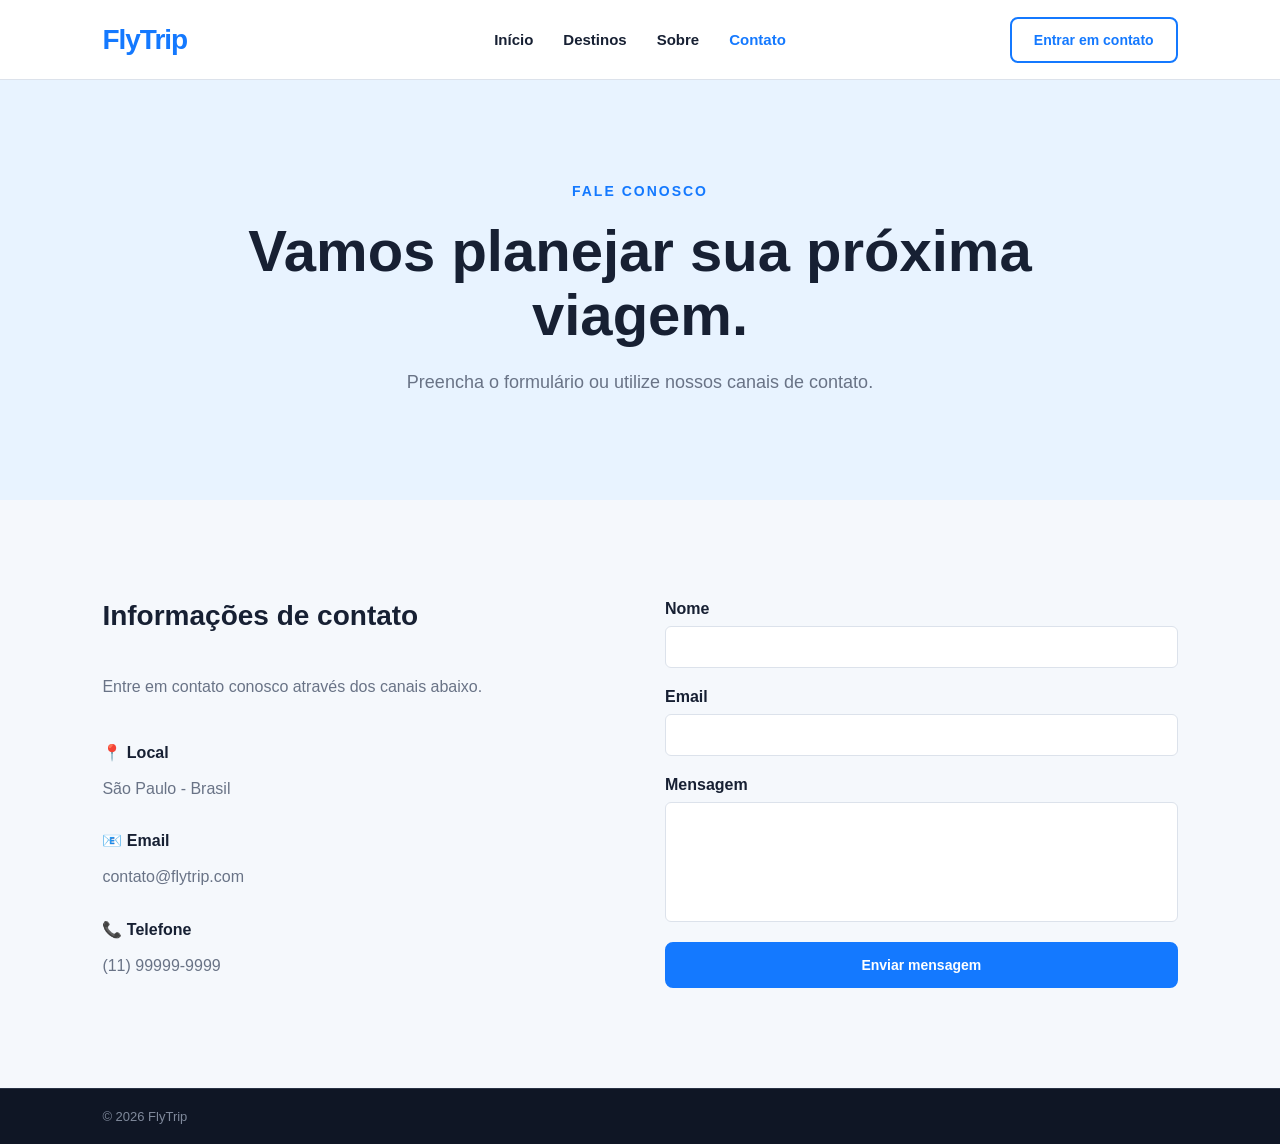
==== contato.html @ 91efb142 "Add files via upload" ====
<!DOCTYPE html>
<html lang="pt-BR">

<head>

    <meta charset="UTF-8">

    <meta name="viewport" content="width=device-width, initial-scale=1.0">

    <title>FlyTrip | Contato</title>

    <link rel="stylesheet" href="style.css">

</head>


<body>

    <!-- HEADER -->
    <header class="cabecalho">

        <div class="cabecalho-logo">
            <a class="logo-link" href="index.html">FlyTrip</a>
        </div>

        <nav class="navegacao">

            <div class="navegacao-item">
                <a class="navegacao-link" href="index.html">Início</a>
            </div>

            <div class="navegacao-item">
                <a class="navegacao-link" href="destinos.html">Destinos</a>
            </div>

            <div class="navegacao-item">
                <a class="navegacao-link" href="sobre.html">Sobre</a>
            </div>

            <div class="navegacao-item">
                <a class="navegacao-link navegacao-link-ativo" href="contato.html">Contato</a>
            </div>

        </nav>

        <div class="cabecalho-acoes">
            <a class="botao botao-secundario" href="contato.html">
                Entrar em contato
            </a>
        </div>

    </header>


    <!-- MAIN -->
    <main class="conteudo-principal">


        <!-- INTRODUÇÃO -->
        <section class="pagina-introducao">

            <div class="pagina-introducao-conteudo">

                <p class="pagina-subtitulo">FALE CONOSCO</p>

                <h1 class="pagina-titulo">
                    Vamos planejar sua próxima viagem.
                </h1>

                <p class="pagina-descricao">
                    Preencha o formulário ou utilize nossos
                    canais de contato.
                </p>

            </div>

        </section>


        <!-- CONTEÚDO -->
        <section class="contato">

            <div class="contato-container">


                <!-- INFORMAÇÕES -->
                <div class="contato-info">

                    <h2 class="contato-info-titulo">
                        Informações de contato
                    </h2>

                    <p class="contato-info-texto">
                        Entre em contato conosco através dos
                        canais abaixo.
                    </p>

                    <div class="contato-item">
                        <p class="contato-item-titulo">📍 Local</p>
                        <p class="contato-item-texto">São Paulo - Brasil</p>
                    </div>

                    <div class="contato-item">
                        <p class="contato-item-titulo">📧 Email</p>
                        <p class="contato-item-texto">contato@flytrip.com</p>
                    </div>

                    <div class="contato-item">
                        <p class="contato-item-titulo">📞 Telefone</p>
                        <p class="contato-item-texto">(11) 99999-9999</p>
                    </div>

                </div>


                <!-- FORMULÁRIO -->
                <div class="contato-formulario">

                    <form class="formulario" id="formulario-contato">


                        <div class="form-grupo">

                            <label class="form-label">Nome</label>

                            <input
                                type="text"
                                class="form-input"
                                id="nome"
                                required
                            >

                        </div>


                        <div class="form-grupo">

                            <label class="form-label">Email</label>

                            <input
                                type="email"
                                class="form-input"
                                id="email"
                                required
                            >

                        </div>


                        <div class="form-grupo">

                            <label class="form-label">Mensagem</label>

                            <textarea
                                class="form-textarea"
                                id="mensagem"
                                required
                            ></textarea>

                        </div>


                        <div class="form-grupo">

                            <button
                                type="submit"
                                class="botao botao-principal"
                            >
                                Enviar mensagem
                            </button>

                        </div>


                        <!-- Mensagem JS -->
                        <p class="form-sucesso" id="mensagem-sucesso">
                            Mensagem enviada com sucesso!
                        </p>

                    </form>

                </div>

            </div>

        </section>

    </main>


    <!-- FOOTER -->
    <footer class="rodape">
        <div class="rodape-final">
            <p class="rodape-copyright">
                © 2026 FlyTrip
            </p>
        </div>
    </footer>

    <script src="script.js"></script>

</body>

</html>
---- style.css ----
/* ========================================
   CONFIGURAÇÕES GERAIS
======================================== */
* {
    margin: 0;
    padding: 0;
    box-sizing: border-box;
}
html {
    scroll-behavior: smooth;
}
body {
    font-family: Arial, Helvetica, sans-serif;
    background-color: #f5f8fc;
    color: #172033;
}
a {
    text-decoration: none;
}
img {
    max-width: 100%;
    display: block;
}
/* ========================================
   VARIÁVEIS
======================================== */
:root {
    --azul-principal: #1479ff;
    --azul-escuro: #075ac7;
    --azul-fundo: #e8f3ff;
    --fundo: #f5f8fc;
    --branco: #ffffff;
    --texto: #172033;
    --texto-secundario: #697386;
    --borda: #dce2eb;
    --sombra: 0 15px 40px rgba(0, 0, 0, 0.08);
}
/* ========================================
   PÁGINA SOBRE
======================================== */

/* ========================================
   APRESENTAÇÃO
======================================== */
.sobre-apresentacao {
    display: grid;
    grid-template-columns: 1fr 1fr;
    gap: 70px;
    align-items: center;
    padding: 100px 8%;
}
.sobre-texto {
    display: grid;
    grid-template-columns: 1fr;
    gap: 20px;
}
.sobre-descricao {
    margin: 0;
    color: var(--texto-secundario);
    font-size: 17px;
    line-height: 1.8;
}
.sobre-imagem {
    display: grid;
    min-height: 450px;
}
.sobre-imagem .imagem-placeholder {
    display: grid;
    align-content: center;
    justify-items: center;
    min-height: 450px;
    border-radius: 25px;
    background-color: var(--azul-fundo);
    border: 1px solid var(--borda);
}
.sobre-imagem .imagem-placeholder-texto {
    font-size: 32px;
    font-weight: 700;
    color: var(--azul-principal);
}
.sobre-imagem .imagem-placeholder-legenda {
    color: var(--texto-secundario);
}
/* ========================================
   VALORES
======================================== */
.valores {
    display: grid;
    grid-template-columns: 1fr;
    gap: 50px;
    padding: 100px 8%;
    background-color: var(--fundo);
}
.valores-grade {
    display: grid;
    grid-template-columns: repeat(3, 1fr);
    gap: 25px;
}
.valor-card {
    display: grid;
    grid-template-columns: auto 1fr;
    gap: 20px;
    padding: 35px;
    background-color: var(--branco);
    border: 1px solid var(--borda);
    border-radius: 20px;
    box-shadow: var(--sombra);
    transition: transform 0.3s ease, box-shadow 0.3s ease;
}
.valor-card:hover {
    transform: translateY(-8px);
}
.valor-numero {
    color: var(--azul-principal);
    font-size: 20px;
    font-weight: 800;
}
.valor-conteudo {
    display: grid;
    grid-template-columns: 1fr;
    gap: 12px;
}
.valor-titulo {
    margin: 0;
    color: var(--texto);
    font-size: 22px;
}
.valor-descricao {
    margin: 0;
    color: var(--texto-secundario);
    line-height: 1.6;
}
/* ========================================
   RESPONSIVIDADE DA PÁGINA SOBRE
======================================== */
@media (max-width: 1000px) {
    .sobre-apresentacao {
        grid-template-columns: 1fr;
        gap: 50px;
    }
    .sobre-imagem {
        order: -1;
    }
    .valores-grade {
        grid-template-columns: 1fr;
    }
}
@media (max-width: 650px) {
    .sobre-apresentacao {
        padding: 70px 6%;
    }
    .valores {
        padding: 70px 6%;
    }
    .valor-card {
        grid-template-columns: 1fr;
        gap: 15px;
        padding: 25px;
    }
    .sobre-imagem,
    .sobre-imagem .imagem-placeholder {
        min-height: 320px;
    }
}
/* ========================================
   CABEÇALHO
======================================== */
.cabecalho {
    width: 100%;
    min-height: 80px;
    padding: 0 8%;
    display: grid;
    grid-template-columns: 1fr auto 1fr;
    align-items: center;
    gap: 30px;
    background-color: var(--branco);
    border-bottom: 1px solid var(--borda);
}
.cabecalho-logo {
    justify-self: start;
}
.logo-link {
    color: var(--azul-principal);
    font-size: 28px;
    font-weight: 800;
    letter-spacing: -1px;
}
.navegacao {
    display: grid;
    grid-template-columns: repeat(4, auto);
    gap: 30px;
    align-items: center;
}
.navegacao-item {
    display: grid;
    place-items: center;
}
.navegacao-link {
    color: var(--texto);
    font-size: 15px;
    font-weight: 600;
    transition: 0.3s;
}
.navegacao-link:hover {
    color: var(--azul-principal);
}
.navegacao-link-ativo {
    color: var(--azul-principal);
}
.cabecalho-acoes {
    justify-self: end;
}
/* ========================================
   BOTÕES
======================================== */
.botao {
    display: inline-flex;
    align-items: center;
    justify-content: center;
    min-height: 46px;
    padding: 0 22px;
    border-radius: 8px;
    font-size: 14px;
    font-weight: 700;
    cursor: pointer;
    transition: transform 0.3s, background-color 0.3s, color 0.3s, border-color 0.3s;
}
.botao-principal {
    background-color: var(--azul-principal);
    color: var(--branco);
    border: 2px solid var(--azul-principal);
}
.botao-principal:hover {
    background-color: var(--azul-escuro);
    border-color: var(--azul-escuro);
    transform: translateY(-2px);
}
.botao-secundario {
    background-color: transparent;
    color: var(--azul-principal);
    border: 2px solid var(--azul-principal);
}
.botao-secundario:hover {
    background-color: var(--azul-principal);
    color: var(--branco);
}
.botao-outline {
    background-color: transparent;
    color: var(--texto);
    border: 2px solid var(--borda);
}
.botao-outline:hover {
    color: var(--azul-principal);
    border-color: var(--azul-principal);
}
/* ========================================
   HERO
======================================== */
.hero {
    width: 100%;
    min-height: 620px;
    padding: 80px 8%;
    display: grid;
    grid-template-columns: repeat(12, 1fr);
    align-items: center;
    gap: 40px;
    background: linear-gradient(135deg, #e7f3ff, #ffffff);
}
/* Parte esquerda */
.hero-conteudo {
    grid-column: 1 / 8;
}
.hero-texto {
    max-width: 650px;
}
.hero-subtitulo {
    margin-bottom: 18px;
    color: var(--azul-principal);
    font-size: 13px;
    font-weight: 800;
    letter-spacing: 2px;
}
.hero-titulo {
    margin-bottom: 25px;
    font-size: clamp(45px, 5vw, 70px);
    line-height: 1.05;
    letter-spacing: -2px;
}
.hero-destaque {
    color: var(--azul-principal);
}
.hero-descricao {
    max-width: 580px;
    margin-bottom: 35px;
    color: var(--texto-secundario);
    font-size: 18px;
    line-height: 1.7;
}
.hero-acoes {
    display: grid;
    grid-template-columns: auto auto;
    justify-content: start;
    gap: 15px;
}
.hero-acao {
    display: grid;
}
/* Parte direita */
.hero-imagem {
    grid-column: 8 / 13;
    min-height: 400px;
    display: grid;
    place-items: center;
}
.imagem-placeholder {
    width: 100%;
    height: 100%;
    min-height: 250px;
    display: grid;
    place-items: center;
    align-content: center;
    gap: 10px;
    border: 3px dashed var(--azul-principal);
    border-radius: 24px;
    background-color: var(--azul-fundo);
}
.imagem-placeholder-texto {
    color: var(--azul-principal);
    font-size: 22px;
    font-weight: 800;
}
.imagem-placeholder-legenda {
    color: var(--texto-secundario);
    font-size: 14px;
}
/* ========================================
   SEÇÃO DE DESTINOS
======================================== */
.destinos {
    padding: 100px 8%;
    background-color: var(--branco);
}
.secao-cabecalho {
    max-width: 700px;
    margin: 0 auto 50px;
    text-align: center;
}
.secao-subtitulo {
    margin-bottom: 12px;
    color: var(--azul-principal);
    font-size: 13px;
    font-weight: 800;
    letter-spacing: 2px;
}
.secao-titulo {
    margin-bottom: 15px;
    font-size: 42px;
    line-height: 1.1
}
.secao-descricao {
    color: var(--texto-secundario);
    font-size: 17px;
    line-height: 1.6;
}
/* GRID DOS CARDS */
.destinos-grade {
    display: grid;
    grid-template-columns: repeat(3, 1fr);
    gap: 25px;
}
.destino-card {
    display: grid;
    grid-template-rows: 220px auto;
    overflow: hidden;
    background-color: var(--branco);
    border: 1px solid var(--borda);
    border-radius: 16px;
    box-shadow: var(--sombra);
    transition: transform 0.3s, box-shadow 0.3s;
}
.destino-card:hover {
    transform: translateY(-8px);
    box-shadow:
        0 20px 45px rgba(0, 0, 0, 0.12);
}
.destino-imagem {
    display: grid;
    overflow: hidden;
}
.destino-imagem .imagem-placeholder {
    min-height: 0;
    height: 100%;
    border: none;
    border-radius: 0;
}
.destino-conteudo {
    display: grid;
    align-content: start;
    gap: 12px;
    padding: 25px;
}
.destino-titulo {
    font-size: 25px;
}
.destino-descricao {
    color: var(--texto-secundario);
    line-height: 1.6;
}
.destino-link {
    width: max-content;
    margin-top: 5px;
    color: var(--azul-principal);
    font-size: 14px;
    font-weight: 700;
}
.destino-link:hover {
    color: var(--azul-escuro);
}
/* ========================================
   INTRODUÇÃO DAS PÁGINAS
======================================== */
.pagina-introducao {
    display: grid;
    grid-template-columns: 1fr;
    min-height: 420px;
    align-items: center;
    padding: 80px 8%;
    background-color: var(--azul-fundo);
    text-align: center;
}
.pagina-introducao-conteudo {
    display: grid;
    grid-template-columns: 1fr;
    gap: 20px;
    max-width: 800px;
    margin: 0 auto;
}
.pagina-subtitulo {
    margin: 0;
    color: var(--azul-principal);
    font-size: 14px;
    font-weight: 700;
    letter-spacing: 2px;
}
.pagina-titulo {
    margin: 0;
    color: var(--texto);
    font-size: clamp(36px, 5vw, 58px);
    line-height: 1.1;
}
.pagina-descricao {
    max-width: 650px;
    margin: 0 auto;
    color: var(--texto-secundario);
    font-size: 18px;
    line-height: 1.7;
}
/* ========================================
   DESTINOS DA PÁGINA
======================================== */
.destinos-pagina {
    display: grid;
    grid-template-columns: 1fr;
    gap: 50px;
    padding: 90px 8%;
}
/* ========================================
   CHAMADA FINAL
======================================== */
.chamada {
    padding: 100px 8%;
    background-color: var(--texto);
}
.chamada-conteudo {
    max-width: 800px;
    margin: 0 auto;
    display: grid;
    justify-items: center;
    gap: 25px;
    text-align: center;
}
.chamada-subtitulo {
    color: var(--azul-principal);
    font-size: 13px;
    font-weight: 800;
    letter-spacing: 2px;
}
.chamada-titulo {
    color: var(--branco);
    font-size: 48px;
    line-height: 1.15;
}
/* ========================================
   CONTATO
======================================== */
.contato {
    padding: 100px 8%;
}
.contato-container {
    display: grid;
    grid-template-columns: 1fr 1fr;
    gap: 50px;
}
/* INFO */
.contato-info {
    display: grid;
    gap: 20px;
}
.contato-info-titulo {
    font-size: 28px;
}
.contato-info-texto {
    color: var(--texto-secundario);
}
.contato-item {
    display: grid;
    gap: 5px;
}
.contato-item-titulo {
    font-weight: 700;
}
.contato-item-texto {
    color: var(--texto-secundario);
}
/* FORM */
.contato-formulario {
    display: grid;
}
.formulario {
    display: grid;
    gap: 20px;
}
.form-grupo {
    display: grid;
    gap: 8px;
}
.form-label {
    font-weight: 600;
}
.form-input,
.form-textarea {
    padding: 12px;
    border: 1px solid var(--borda);
    border-radius: 6px;
    font-size: 14px;
}
.form-textarea {
    min-height: 120px;
    resize: none;
}
.form-sucesso {
    display: none;
    color: green;
    font-weight: bold;
}
/* RESPONSIVO */
@media (max-width: 900px) {
    .contato-container {
        grid-template-columns: 1fr;
    }
}
/* ========================================
   RODAPÉ
======================================== */
.rodape {
    background-color: #0f1625;
    color: var(--branco);
}
.rodape-conteudo {
    padding: 50px 8%;
    display: grid;
    grid-template-columns: 1fr auto;
    align-items: center;
    gap: 40px;
}
.rodape-logo {
    margin-bottom: 8px;
    color: var(--azul-principal);
}
.rodape-descricao {
    color: #9da7b8;
}
.rodape-links {
    display: grid;
    grid-template-columns: repeat(4, auto);
    gap: 25px;
}
.rodape-link {
    color: #d9deea;
    font-size: 14px;
}
.rodape-link:hover {
    color: var(--azul-principal);
}
.rodape-final {
    padding: 20px 8%;
    border-top: 1px solid #293346;
}
.rodape-copyright {
    color: #7f899b;
    font-size: 13px;
}
/* ========================================
   RESPONSIVIDADE
======================================== */
@media (max-width: 1000px) {
    .cabecalho {
        grid-template-columns: 1fr;
        justify-items: center;
        padding: 20px 6%;
    }
    .cabecalho-logo,
    .cabecalho-acoes {
        justify-self: center;
    }
    .hero {
        padding: 70px 6%;
    }
    .hero-conteudo {
        grid-column: 1 / 13;
    }
    .hero-imagem {
        grid-column: 1 / 13;
    }
    .destinos {
        padding: 80px 6%;
    }
    .destinos-grade {
        grid-template-columns: repeat(2, 1fr);
    }
    .rodape-conteudo {
        grid-template-columns: 1fr;
        text-align: center;
    }
    .rodape-links {
        justify-content: center;
    }
}
@media (max-width: 650px) {
    .navegacao {
        grid-template-columns: repeat(2, auto);
        gap: 15px 25px;
    }
    .hero {
        min-height: auto;
        padding: 60px 5%;
    }
    .hero-titulo {
        font-size: 45px;
    }
    .hero-acoes {
        grid-template-columns: 1fr;
    }
    .hero-acao,
    .hero-acao .botao {
        width: 100%;
    }
    .destinos {
        padding: 70px 5%;
    }
    .secao-titulo {
        font-size: 35px;
    }
    .destinos-grade {
        grid-template-columns: 1fr;
    }
    .chamada {
        padding: 70px 5%;
    }
    .chamada-titulo {
        font-size: 38px;
    }
    .rodape-links {
        grid-template-columns: repeat(2, auto);
    }
}
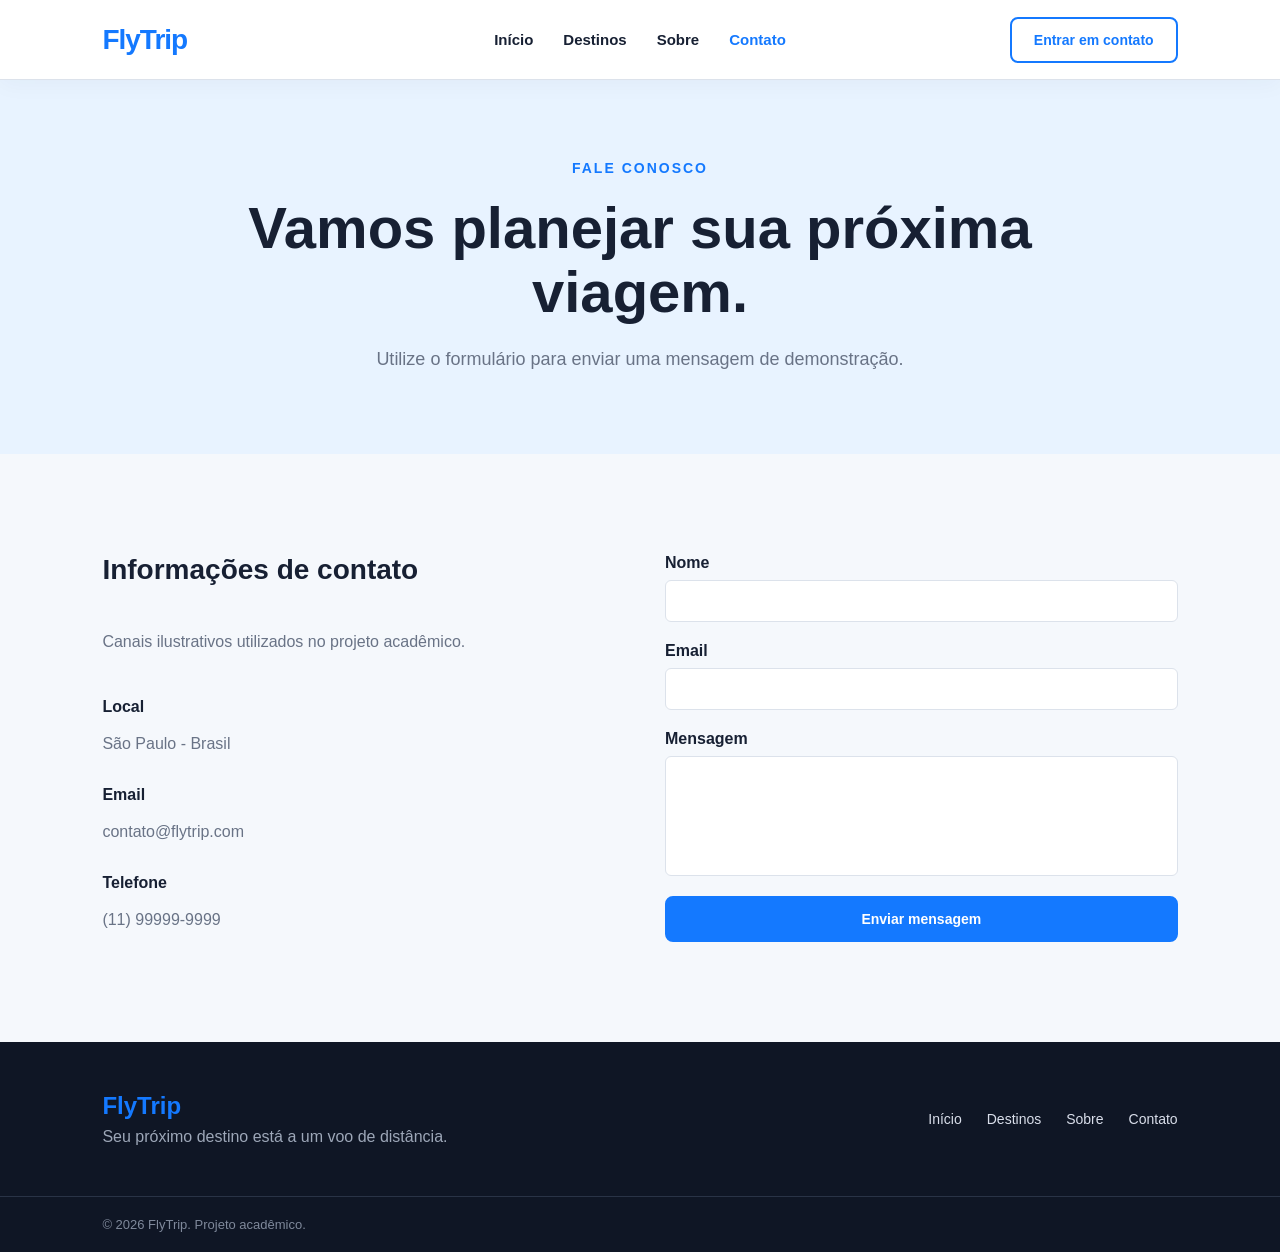
==== commit 3f7a2db5: "atualização das páginas" ====
--- a/contato.html
+++ b/contato.html
@@ -1,204 +1,56 @@
-<!DOCTYPE html>
-<html lang="pt-BR">
-
-<head>
-
-    <meta charset="UTF-8">
-
-    <meta name="viewport" content="width=device-width, initial-scale=1.0">
-
-    <title>FlyTrip | Contato</title>
-
-    <link rel="stylesheet" href="style.css">
-
-</head>
-
-
-<body>
-
-    <!-- HEADER -->
-    <header class="cabecalho">
-
-        <div class="cabecalho-logo">
-            <a class="logo-link" href="index.html">FlyTrip</a>
-        </div>
-
-        <nav class="navegacao">
-
-            <div class="navegacao-item">
-                <a class="navegacao-link" href="index.html">Início</a>
-            </div>
-
-            <div class="navegacao-item">
-                <a class="navegacao-link" href="destinos.html">Destinos</a>
-            </div>
-
-            <div class="navegacao-item">
-                <a class="navegacao-link" href="sobre.html">Sobre</a>
-            </div>
-
-            <div class="navegacao-item">
-                <a class="navegacao-link navegacao-link-ativo" href="contato.html">Contato</a>
-            </div>
-
-        </nav>
-
-        <div class="cabecalho-acoes">
-            <a class="botao botao-secundario" href="contato.html">
-                Entrar em contato
-            </a>
-        </div>
-
-    </header>
-
-
-    <!-- MAIN -->
-    <main class="conteudo-principal">
-
-
-        <!-- INTRODUÇÃO -->
-        <section class="pagina-introducao">
-
-            <div class="pagina-introducao-conteudo">
-
-                <p class="pagina-subtitulo">FALE CONOSCO</p>
-
-                <h1 class="pagina-titulo">
-                    Vamos planejar sua próxima viagem.
-                </h1>
-
-                <p class="pagina-descricao">
-                    Preencha o formulário ou utilize nossos
-                    canais de contato.
-                </p>
-
-            </div>
-
-        </section>
-
-
-        <!-- CONTEÚDO -->
-        <section class="contato">
-
-            <div class="contato-container">
-
-
-                <!-- INFORMAÇÕES -->
-                <div class="contato-info">
-
-                    <h2 class="contato-info-titulo">
-                        Informações de contato
-                    </h2>
-
-                    <p class="contato-info-texto">
-                        Entre em contato conosco através dos
-                        canais abaixo.
-                    </p>
-
-                    <div class="contato-item">
-                        <p class="contato-item-titulo">📍 Local</p>
-                        <p class="contato-item-texto">São Paulo - Brasil</p>
-                    </div>
-
-                    <div class="contato-item">
-                        <p class="contato-item-titulo">📧 Email</p>
-                        <p class="contato-item-texto">contato@flytrip.com</p>
-                    </div>
-
-                    <div class="contato-item">
-                        <p class="contato-item-titulo">📞 Telefone</p>
-                        <p class="contato-item-texto">(11) 99999-9999</p>
-                    </div>
-
-                </div>
-
-
-                <!-- FORMULÁRIO -->
-                <div class="contato-formulario">
-
-                    <form class="formulario" id="formulario-contato">
-
-
-                        <div class="form-grupo">
-
-                            <label class="form-label">Nome</label>
-
-                            <input
-                                type="text"
-                                class="form-input"
-                                id="nome"
-                                required
-                            >
-
-                        </div>
-
-
-                        <div class="form-grupo">
-
-                            <label class="form-label">Email</label>
-
-                            <input
-                                type="email"
-                                class="form-input"
-                                id="email"
-                                required
-                            >
-
-                        </div>
-
-
-                        <div class="form-grupo">
-
-                            <label class="form-label">Mensagem</label>
-
-                            <textarea
-                                class="form-textarea"
-                                id="mensagem"
-                                required
-                            ></textarea>
-
-                        </div>
-
-
-                        <div class="form-grupo">
-
-                            <button
-                                type="submit"
-                                class="botao botao-principal"
-                            >
-                                Enviar mensagem
-                            </button>
-
-                        </div>
-
-
-                        <!-- Mensagem JS -->
-                        <p class="form-sucesso" id="mensagem-sucesso">
-                            Mensagem enviada com sucesso!
-                        </p>
-
-                    </form>
-
-                </div>
-
-            </div>
-
-        </section>
-
-    </main>
-
-
-    <!-- FOOTER -->
-    <footer class="rodape">
-        <div class="rodape-final">
-            <p class="rodape-copyright">
-                © 2026 FlyTrip
-            </p>
-        </div>
-    </footer>
-
-    <script src="script.js"></script>
-
-</body>
-
+<!DOCTYPE html>
+<html lang="pt-BR">
+<head>
+    <meta charset="UTF-8">
+    <meta name="viewport" content="width=device-width, initial-scale=1.0">
+    <meta name="description" content="Entre em contato com a FlyTrip.">
+    <title>FlyTrip | Contato</title>
+    <link rel="stylesheet" href="style.css">
+</head>
+<body>
+<header class="cabecalho">
+    <div class="cabecalho-logo"><a class="logo-link" href="index.html">FlyTrip</a></div>
+    <nav class="navegacao" aria-label="Navegação principal">
+        <a class="navegacao-link" href="index.html">Início</a>
+        <a class="navegacao-link" href="destinos.html">Destinos</a>
+        <a class="navegacao-link" href="sobre.html">Sobre</a>
+        <a class="navegacao-link navegacao-link-ativo" href="contato.html">Contato</a>
+    </nav>
+    <div class="cabecalho-acoes"><a class="botao botao-secundario" href="contato.html">Entrar em contato</a></div>
+</header>
+<main>
+    <section class="pagina-introducao">
+        <div class="pagina-introducao-conteudo">
+            <p class="pagina-subtitulo">FALE CONOSCO</p>
+            <h1 class="pagina-titulo">Vamos planejar sua próxima viagem.</h1>
+            <p class="pagina-descricao">Utilize o formulário para enviar uma mensagem de demonstração.</p>
+        </div>
+    </section>
+    <section class="contato">
+        <div class="contato-container">
+            <div class="contato-info">
+                <h2 class="contato-info-titulo">Informações de contato</h2>
+                <p class="contato-info-texto">Canais ilustrativos utilizados no projeto acadêmico.</p>
+                <div class="contato-item"><p class="contato-item-titulo">Local</p><p class="contato-item-texto">São Paulo - Brasil</p></div>
+                <div class="contato-item"><p class="contato-item-titulo">Email</p><p class="contato-item-texto">contato@flytrip.com</p></div>
+                <div class="contato-item"><p class="contato-item-titulo">Telefone</p><p class="contato-item-texto">(11) 99999-9999</p></div>
+            </div>
+            <div class="contato-formulario">
+                <form class="formulario" id="formulario-contato">
+                    <div class="form-grupo"><label class="form-label" for="nome">Nome</label><input type="text" class="form-input" id="nome" required></div>
+                    <div class="form-grupo"><label class="form-label" for="email">Email</label><input type="email" class="form-input" id="email" required></div>
+                    <div class="form-grupo"><label class="form-label" for="mensagem">Mensagem</label><textarea class="form-textarea" id="mensagem" required></textarea></div>
+                    <button type="submit" class="botao botao-principal">Enviar mensagem</button>
+                    <p class="form-sucesso" id="mensagem-sucesso" role="status">Mensagem enviada com sucesso! (Demonstração)</p>
+                </form>
+            </div>
+        </div>
+    </section>
+</main>
+<footer class="rodape">
+    <div class="rodape-conteudo"><div class="rodape-marca"><h2 class="rodape-logo">FlyTrip</h2><p class="rodape-descricao">Seu próximo destino está a um voo de distância.</p></div><div class="rodape-links"><a class="rodape-link" href="index.html">Início</a><a class="rodape-link" href="destinos.html">Destinos</a><a class="rodape-link" href="sobre.html">Sobre</a><a class="rodape-link" href="contato.html">Contato</a></div></div>
+    <div class="rodape-final"><p class="rodape-copyright">© 2026 FlyTrip. Projeto acadêmico.</p></div>
+</footer>
+<script src="script.js"></script>
+</body>
 </html>
--- a/style.css
+++ b/style.css
@@ -1,676 +1,1238 @@
-/* ========================================
-   CONFIGURAÇÕES GERAIS
-======================================== */
-* {
-    margin: 0;
-    padding: 0;
-    box-sizing: border-box;
-}
-html {
-    scroll-behavior: smooth;
-}
-body {
-    font-family: Arial, Helvetica, sans-serif;
-    background-color: #f5f8fc;
-    color: #172033;
-}
-a {
-    text-decoration: none;
-}
-img {
-    max-width: 100%;
-    display: block;
-}
-/* ========================================
-   VARIÁVEIS
-======================================== */
-:root {
-    --azul-principal: #1479ff;
-    --azul-escuro: #075ac7;
-    --azul-fundo: #e8f3ff;
-    --fundo: #f5f8fc;
-    --branco: #ffffff;
-    --texto: #172033;
-    --texto-secundario: #697386;
-    --borda: #dce2eb;
-    --sombra: 0 15px 40px rgba(0, 0, 0, 0.08);
-}
-/* ========================================
-   PÁGINA SOBRE
-======================================== */
-
-/* ========================================
-   APRESENTAÇÃO
-======================================== */
-.sobre-apresentacao {
-    display: grid;
-    grid-template-columns: 1fr 1fr;
-    gap: 70px;
-    align-items: center;
-    padding: 100px 8%;
-}
-.sobre-texto {
-    display: grid;
-    grid-template-columns: 1fr;
-    gap: 20px;
-}
-.sobre-descricao {
-    margin: 0;
-    color: var(--texto-secundario);
-    font-size: 17px;
-    line-height: 1.8;
-}
-.sobre-imagem {
-    display: grid;
-    min-height: 450px;
-}
-.sobre-imagem .imagem-placeholder {
-    display: grid;
-    align-content: center;
-    justify-items: center;
-    min-height: 450px;
-    border-radius: 25px;
-    background-color: var(--azul-fundo);
-    border: 1px solid var(--borda);
-}
-.sobre-imagem .imagem-placeholder-texto {
-    font-size: 32px;
-    font-weight: 700;
-    color: var(--azul-principal);
-}
-.sobre-imagem .imagem-placeholder-legenda {
-    color: var(--texto-secundario);
-}
-/* ========================================
-   VALORES
-======================================== */
-.valores {
-    display: grid;
-    grid-template-columns: 1fr;
-    gap: 50px;
-    padding: 100px 8%;
-    background-color: var(--fundo);
-}
-.valores-grade {
-    display: grid;
-    grid-template-columns: repeat(3, 1fr);
-    gap: 25px;
-}
-.valor-card {
-    display: grid;
-    grid-template-columns: auto 1fr;
-    gap: 20px;
-    padding: 35px;
-    background-color: var(--branco);
-    border: 1px solid var(--borda);
-    border-radius: 20px;
-    box-shadow: var(--sombra);
-    transition: transform 0.3s ease, box-shadow 0.3s ease;
-}
-.valor-card:hover {
-    transform: translateY(-8px);
-}
-.valor-numero {
-    color: var(--azul-principal);
-    font-size: 20px;
-    font-weight: 800;
-}
-.valor-conteudo {
-    display: grid;
-    grid-template-columns: 1fr;
-    gap: 12px;
-}
-.valor-titulo {
-    margin: 0;
-    color: var(--texto);
-    font-size: 22px;
-}
-.valor-descricao {
-    margin: 0;
-    color: var(--texto-secundario);
-    line-height: 1.6;
-}
-/* ========================================
-   RESPONSIVIDADE DA PÁGINA SOBRE
-======================================== */
-@media (max-width: 1000px) {
-    .sobre-apresentacao {
-        grid-template-columns: 1fr;
-        gap: 50px;
-    }
-    .sobre-imagem {
-        order: -1;
-    }
-    .valores-grade {
-        grid-template-columns: 1fr;
-    }
-}
-@media (max-width: 650px) {
-    .sobre-apresentacao {
-        padding: 70px 6%;
-    }
-    .valores {
-        padding: 70px 6%;
-    }
-    .valor-card {
-        grid-template-columns: 1fr;
-        gap: 15px;
-        padding: 25px;
-    }
-    .sobre-imagem,
-    .sobre-imagem .imagem-placeholder {
-        min-height: 320px;
-    }
-}
-/* ========================================
-   CABEÇALHO
-======================================== */
-.cabecalho {
-    width: 100%;
-    min-height: 80px;
-    padding: 0 8%;
-    display: grid;
-    grid-template-columns: 1fr auto 1fr;
-    align-items: center;
-    gap: 30px;
-    background-color: var(--branco);
-    border-bottom: 1px solid var(--borda);
-}
-.cabecalho-logo {
-    justify-self: start;
-}
-.logo-link {
-    color: var(--azul-principal);
-    font-size: 28px;
-    font-weight: 800;
-    letter-spacing: -1px;
-}
-.navegacao {
-    display: grid;
-    grid-template-columns: repeat(4, auto);
-    gap: 30px;
-    align-items: center;
-}
-.navegacao-item {
-    display: grid;
-    place-items: center;
-}
-.navegacao-link {
-    color: var(--texto);
-    font-size: 15px;
-    font-weight: 600;
-    transition: 0.3s;
-}
-.navegacao-link:hover {
-    color: var(--azul-principal);
-}
-.navegacao-link-ativo {
-    color: var(--azul-principal);
-}
-.cabecalho-acoes {
-    justify-self: end;
-}
-/* ========================================
-   BOTÕES
-======================================== */
-.botao {
-    display: inline-flex;
-    align-items: center;
-    justify-content: center;
-    min-height: 46px;
-    padding: 0 22px;
-    border-radius: 8px;
-    font-size: 14px;
-    font-weight: 700;
-    cursor: pointer;
-    transition: transform 0.3s, background-color 0.3s, color 0.3s, border-color 0.3s;
-}
-.botao-principal {
-    background-color: var(--azul-principal);
-    color: var(--branco);
-    border: 2px solid var(--azul-principal);
-}
-.botao-principal:hover {
-    background-color: var(--azul-escuro);
-    border-color: var(--azul-escuro);
-    transform: translateY(-2px);
-}
-.botao-secundario {
-    background-color: transparent;
-    color: var(--azul-principal);
-    border: 2px solid var(--azul-principal);
-}
-.botao-secundario:hover {
-    background-color: var(--azul-principal);
-    color: var(--branco);
-}
-.botao-outline {
-    background-color: transparent;
-    color: var(--texto);
-    border: 2px solid var(--borda);
-}
-.botao-outline:hover {
-    color: var(--azul-principal);
-    border-color: var(--azul-principal);
-}
-/* ========================================
-   HERO
-======================================== */
-.hero {
-    width: 100%;
-    min-height: 620px;
-    padding: 80px 8%;
-    display: grid;
-    grid-template-columns: repeat(12, 1fr);
-    align-items: center;
-    gap: 40px;
-    background: linear-gradient(135deg, #e7f3ff, #ffffff);
-}
-/* Parte esquerda */
-.hero-conteudo {
-    grid-column: 1 / 8;
-}
-.hero-texto {
-    max-width: 650px;
-}
-.hero-subtitulo {
-    margin-bottom: 18px;
-    color: var(--azul-principal);
-    font-size: 13px;
-    font-weight: 800;
-    letter-spacing: 2px;
-}
-.hero-titulo {
-    margin-bottom: 25px;
-    font-size: clamp(45px, 5vw, 70px);
-    line-height: 1.05;
-    letter-spacing: -2px;
-}
-.hero-destaque {
-    color: var(--azul-principal);
-}
-.hero-descricao {
-    max-width: 580px;
-    margin-bottom: 35px;
-    color: var(--texto-secundario);
-    font-size: 18px;
-    line-height: 1.7;
-}
-.hero-acoes {
-    display: grid;
-    grid-template-columns: auto auto;
-    justify-content: start;
-    gap: 15px;
-}
-.hero-acao {
-    display: grid;
-}
-/* Parte direita */
-.hero-imagem {
-    grid-column: 8 / 13;
-    min-height: 400px;
-    display: grid;
-    place-items: center;
-}
-.imagem-placeholder {
-    width: 100%;
-    height: 100%;
-    min-height: 250px;
-    display: grid;
-    place-items: center;
-    align-content: center;
-    gap: 10px;
-    border: 3px dashed var(--azul-principal);
-    border-radius: 24px;
-    background-color: var(--azul-fundo);
-}
-.imagem-placeholder-texto {
-    color: var(--azul-principal);
-    font-size: 22px;
-    font-weight: 800;
-}
-.imagem-placeholder-legenda {
-    color: var(--texto-secundario);
-    font-size: 14px;
-}
-/* ========================================
-   SEÇÃO DE DESTINOS
-======================================== */
-.destinos {
-    padding: 100px 8%;
-    background-color: var(--branco);
-}
-.secao-cabecalho {
-    max-width: 700px;
-    margin: 0 auto 50px;
-    text-align: center;
-}
-.secao-subtitulo {
-    margin-bottom: 12px;
-    color: var(--azul-principal);
-    font-size: 13px;
-    font-weight: 800;
-    letter-spacing: 2px;
-}
-.secao-titulo {
-    margin-bottom: 15px;
-    font-size: 42px;
-    line-height: 1.1
-}
-.secao-descricao {
-    color: var(--texto-secundario);
-    font-size: 17px;
-    line-height: 1.6;
-}
-/* GRID DOS CARDS */
-.destinos-grade {
-    display: grid;
-    grid-template-columns: repeat(3, 1fr);
-    gap: 25px;
-}
-.destino-card {
-    display: grid;
-    grid-template-rows: 220px auto;
-    overflow: hidden;
-    background-color: var(--branco);
-    border: 1px solid var(--borda);
-    border-radius: 16px;
-    box-shadow: var(--sombra);
-    transition: transform 0.3s, box-shadow 0.3s;
-}
-.destino-card:hover {
-    transform: translateY(-8px);
-    box-shadow:
-        0 20px 45px rgba(0, 0, 0, 0.12);
-}
-.destino-imagem {
-    display: grid;
-    overflow: hidden;
-}
-.destino-imagem .imagem-placeholder {
-    min-height: 0;
-    height: 100%;
-    border: none;
-    border-radius: 0;
-}
-.destino-conteudo {
-    display: grid;
-    align-content: start;
-    gap: 12px;
-    padding: 25px;
-}
-.destino-titulo {
-    font-size: 25px;
-}
-.destino-descricao {
-    color: var(--texto-secundario);
-    line-height: 1.6;
-}
-.destino-link {
-    width: max-content;
-    margin-top: 5px;
-    color: var(--azul-principal);
-    font-size: 14px;
-    font-weight: 700;
-}
-.destino-link:hover {
-    color: var(--azul-escuro);
-}
-/* ========================================
-   INTRODUÇÃO DAS PÁGINAS
-======================================== */
-.pagina-introducao {
-    display: grid;
-    grid-template-columns: 1fr;
-    min-height: 420px;
-    align-items: center;
-    padding: 80px 8%;
-    background-color: var(--azul-fundo);
-    text-align: center;
-}
-.pagina-introducao-conteudo {
-    display: grid;
-    grid-template-columns: 1fr;
-    gap: 20px;
-    max-width: 800px;
-    margin: 0 auto;
-}
-.pagina-subtitulo {
-    margin: 0;
-    color: var(--azul-principal);
-    font-size: 14px;
-    font-weight: 700;
-    letter-spacing: 2px;
-}
-.pagina-titulo {
-    margin: 0;
-    color: var(--texto);
-    font-size: clamp(36px, 5vw, 58px);
-    line-height: 1.1;
-}
-.pagina-descricao {
-    max-width: 650px;
-    margin: 0 auto;
-    color: var(--texto-secundario);
-    font-size: 18px;
-    line-height: 1.7;
-}
-/* ========================================
-   DESTINOS DA PÁGINA
-======================================== */
-.destinos-pagina {
-    display: grid;
-    grid-template-columns: 1fr;
-    gap: 50px;
-    padding: 90px 8%;
-}
-/* ========================================
-   CHAMADA FINAL
-======================================== */
-.chamada {
-    padding: 100px 8%;
-    background-color: var(--texto);
-}
-.chamada-conteudo {
-    max-width: 800px;
-    margin: 0 auto;
-    display: grid;
-    justify-items: center;
-    gap: 25px;
-    text-align: center;
-}
-.chamada-subtitulo {
-    color: var(--azul-principal);
-    font-size: 13px;
-    font-weight: 800;
-    letter-spacing: 2px;
-}
-.chamada-titulo {
-    color: var(--branco);
-    font-size: 48px;
-    line-height: 1.15;
-}
-/* ========================================
-   CONTATO
-======================================== */
-.contato {
-    padding: 100px 8%;
-}
-.contato-container {
-    display: grid;
-    grid-template-columns: 1fr 1fr;
-    gap: 50px;
-}
-/* INFO */
-.contato-info {
-    display: grid;
-    gap: 20px;
-}
-.contato-info-titulo {
-    font-size: 28px;
-}
-.contato-info-texto {
-    color: var(--texto-secundario);
-}
-.contato-item {
-    display: grid;
-    gap: 5px;
-}
-.contato-item-titulo {
-    font-weight: 700;
-}
-.contato-item-texto {
-    color: var(--texto-secundario);
-}
-/* FORM */
-.contato-formulario {
-    display: grid;
-}
-.formulario {
-    display: grid;
-    gap: 20px;
-}
-.form-grupo {
-    display: grid;
-    gap: 8px;
-}
-.form-label {
-    font-weight: 600;
-}
-.form-input,
-.form-textarea {
-    padding: 12px;
-    border: 1px solid var(--borda);
-    border-radius: 6px;
-    font-size: 14px;
-}
-.form-textarea {
-    min-height: 120px;
-    resize: none;
-}
-.form-sucesso {
-    display: none;
-    color: green;
-    font-weight: bold;
-}
-/* RESPONSIVO */
-@media (max-width: 900px) {
-    .contato-container {
-        grid-template-columns: 1fr;
-    }
-}
-/* ========================================
-   RODAPÉ
-======================================== */
-.rodape {
-    background-color: #0f1625;
-    color: var(--branco);
-}
-.rodape-conteudo {
-    padding: 50px 8%;
-    display: grid;
-    grid-template-columns: 1fr auto;
-    align-items: center;
-    gap: 40px;
-}
-.rodape-logo {
-    margin-bottom: 8px;
-    color: var(--azul-principal);
-}
-.rodape-descricao {
-    color: #9da7b8;
-}
-.rodape-links {
-    display: grid;
-    grid-template-columns: repeat(4, auto);
-    gap: 25px;
-}
-.rodape-link {
-    color: #d9deea;
-    font-size: 14px;
-}
-.rodape-link:hover {
-    color: var(--azul-principal);
-}
-.rodape-final {
-    padding: 20px 8%;
-    border-top: 1px solid #293346;
-}
-.rodape-copyright {
-    color: #7f899b;
-    font-size: 13px;
-}
-/* ========================================
-   RESPONSIVIDADE
-======================================== */
-@media (max-width: 1000px) {
-    .cabecalho {
-        grid-template-columns: 1fr;
-        justify-items: center;
-        padding: 20px 6%;
-    }
-    .cabecalho-logo,
-    .cabecalho-acoes {
-        justify-self: center;
-    }
-    .hero {
-        padding: 70px 6%;
-    }
-    .hero-conteudo {
-        grid-column: 1 / 13;
-    }
-    .hero-imagem {
-        grid-column: 1 / 13;
-    }
-    .destinos {
-        padding: 80px 6%;
-    }
-    .destinos-grade {
-        grid-template-columns: repeat(2, 1fr);
-    }
-    .rodape-conteudo {
-        grid-template-columns: 1fr;
-        text-align: center;
-    }
-    .rodape-links {
-        justify-content: center;
-    }
-}
-@media (max-width: 650px) {
-    .navegacao {
-        grid-template-columns: repeat(2, auto);
-        gap: 15px 25px;
-    }
-    .hero {
-        min-height: auto;
-        padding: 60px 5%;
-    }
-    .hero-titulo {
-        font-size: 45px;
-    }
-    .hero-acoes {
-        grid-template-columns: 1fr;
-    }
-    .hero-acao,
-    .hero-acao .botao {
-        width: 100%;
-    }
-    .destinos {
-        padding: 70px 5%;
-    }
-    .secao-titulo {
-        font-size: 35px;
-    }
-    .destinos-grade {
-        grid-template-columns: 1fr;
-    }
-    .chamada {
-        padding: 70px 5%;
-    }
-    .chamada-titulo {
-        font-size: 38px;
-    }
-    .rodape-links {
-        grid-template-columns: repeat(2, auto);
-    }
-}+/* ========================================
+   CONFIGURAÇÕES GERAIS
+======================================== */
+* {
+    margin: 0;
+    padding: 0;
+    box-sizing: border-box;
+}
+html {
+    scroll-behavior: smooth;
+}
+body {
+    font-family: Arial, Helvetica, sans-serif;
+    background-color: #f5f8fc;
+    color: #172033;
+}
+html,
+body {
+    width: 100%;
+    max-width: 100%;
+    overflow-x: hidden;
+}
+a {
+    text-decoration: none;
+}
+img {
+    max-width: 100%;
+    display: block;
+}
+/* ========================================
+   VARIÁVEIS
+======================================== */
+:root {
+    --azul-principal: #1479ff;
+    --azul-escuro: #075ac7;
+    --azul-fundo: #e8f3ff;
+    --fundo: #f5f8fc;
+    --branco: #ffffff;
+    --texto: #172033;
+    --texto-secundario: #697386;
+    --borda: #dce2eb;
+    --sombra: 0 15px 40px rgba(0, 0, 0, 0.08);
+}
+/* ========================================
+   PÁGINA SOBRE
+======================================== */
+
+/* ========================================
+   APRESENTAÇÃO
+======================================== */
+.sobre-apresentacao {
+    display: grid;
+    grid-template-columns: 1fr 1fr;
+    gap: 70px;
+    align-items: center;
+    padding: 100px 8%;
+}
+.sobre-texto {
+    display: grid;
+    grid-template-columns: 1fr;
+    gap: 20px;
+}
+.sobre-descricao {
+    margin: 0;
+    color: var(--texto-secundario);
+    font-size: 17px;
+    line-height: 1.8;
+}
+.sobre-imagem {
+    display: grid;
+    min-height: 450px;
+}
+.sobre-imagem .imagem-placeholder {
+    display: grid;
+    align-content: center;
+    justify-items: center;
+    min-height: 450px;
+    border-radius: 25px;
+    background-color: var(--azul-fundo);
+    border: 1px solid var(--borda);
+}
+.sobre-imagem .imagem-placeholder-texto {
+    font-size: 32px;
+    font-weight: 700;
+    color: var(--azul-principal);
+}
+.sobre-imagem .imagem-placeholder-legenda {
+    color: var(--texto-secundario);
+}
+/* ========================================
+   VALORES
+======================================== */
+.valores {
+    display: grid;
+    grid-template-columns: 1fr;
+    gap: 50px;
+    padding: 100px 8%;
+    background-color: var(--fundo);
+}
+.valores-grade {
+    display: grid;
+    grid-template-columns: repeat(3, 1fr);
+    gap: 25px;
+}
+.valor-card {
+    display: grid;
+    grid-template-columns: auto 1fr;
+    gap: 20px;
+    padding: 35px;
+    background-color: var(--branco);
+    border: 1px solid var(--borda);
+    border-radius: 20px;
+    box-shadow: var(--sombra);
+    transition: transform 0.3s ease, box-shadow 0.3s ease;
+}
+.valor-card:hover {
+    transform: translateY(-8px);
+}
+.valor-numero {
+    color: var(--azul-principal);
+    font-size: 20px;
+    font-weight: 800;
+}
+.valor-conteudo {
+    display: grid;
+    grid-template-columns: 1fr;
+    gap: 12px;
+}
+.valor-titulo {
+    margin: 0;
+    color: var(--texto);
+    font-size: 22px;
+}
+.valor-descricao {
+    margin: 0;
+    color: var(--texto-secundario);
+    line-height: 1.6;
+}
+/* ========================================
+   RESPONSIVIDADE DA PÁGINA SOBRE
+======================================== */
+@media (max-width: 1000px) {
+    .sobre-apresentacao {
+        grid-template-columns: 1fr;
+        gap: 50px;
+    }
+    .sobre-imagem {
+        order: -1;
+    }
+    .valores-grade {
+        grid-template-columns: 1fr;
+    }
+}
+@media (max-width: 650px) {
+    .sobre-apresentacao {
+        padding: 70px 6%;
+    }
+    .valores {
+        padding: 70px 6%;
+    }
+    .valor-card {
+        grid-template-columns: 1fr;
+        gap: 15px;
+        padding: 25px;
+    }
+    .sobre-imagem,
+    .sobre-imagem .imagem-placeholder {
+        min-height: 320px;
+    }
+}
+/* ========================================
+   CABEÇALHO
+======================================== */
+.cabecalho {
+    width: 100%;
+    max-width: 100%;
+    min-height: 80px;
+    padding: 0 8%;
+    display: grid;
+    grid-template-columns: 1fr auto 1fr;
+    align-items: center;
+    gap: 30px;
+    background-color: var(--branco);
+    border-bottom: 1px solid var(--borda);
+}
+.cabecalho-logo {
+    justify-self: start;
+}
+.logo-link {
+    color: var(--azul-principal);
+    font-size: 28px;
+    font-weight: 800;
+    letter-spacing: -1px;
+}
+.navegacao {
+    display: grid;
+    grid-template-columns: repeat(4, auto);
+    gap: 30px;
+    align-items: center;
+}
+.navegacao-item {
+    display: grid;
+    place-items: center;
+}
+.navegacao-link {
+    color: var(--texto);
+    font-size: 15px;
+    font-weight: 600;
+    transition: 0.3s;
+}
+.navegacao-link:hover {
+    color: var(--azul-principal);
+}
+.navegacao-link-ativo {
+    color: var(--azul-principal);
+}
+.cabecalho-acoes {
+    justify-self: end;
+}
+/* ========================================
+   BOTÕES
+======================================== */
+.botao {
+    display: inline-flex;
+    align-items: center;
+    justify-content: center;
+    min-height: 46px;
+    padding: 0 22px;
+    border-radius: 8px;
+    font-size: 14px;
+    font-weight: 700;
+    cursor: pointer;
+    transition: transform 0.3s, background-color 0.3s, color 0.3s, border-color 0.3s;
+}
+.botao-principal {
+    background-color: var(--azul-principal);
+    color: var(--branco);
+    border: 2px solid var(--azul-principal);
+}
+.botao-principal:hover {
+    background-color: var(--azul-escuro);
+    border-color: var(--azul-escuro);
+    transform: translateY(-2px);
+}
+.botao-secundario {
+    background-color: transparent;
+    color: var(--azul-principal);
+    border: 2px solid var(--azul-principal);
+}
+.botao-secundario:hover {
+    background-color: var(--azul-principal);
+    color: var(--branco);
+}
+.botao-outline {
+    background-color: transparent;
+    color: var(--texto);
+    border: 2px solid var(--borda);
+}
+.botao-outline:hover {
+    color: var(--azul-principal);
+    border-color: var(--azul-principal);
+}
+/* ========================================
+   HERO
+======================================== */
+.hero {
+    width: 100%;
+    min-height: 620px;
+    padding: 80px 8%;
+    display: grid;
+    grid-template-columns: repeat(12, 1fr);
+    align-items: center;
+    gap: 40px;
+    background: linear-gradient(135deg, #e7f3ff, #ffffff);
+}
+/* Parte esquerda */
+.hero-conteudo {
+    grid-column: 1 / 8;
+}
+.hero-texto {
+    max-width: 650px;
+}
+.hero-subtitulo {
+    margin-bottom: 18px;
+    color: var(--azul-principal);
+    font-size: 13px;
+    font-weight: 800;
+    letter-spacing: 2px;
+}
+.hero-titulo {
+    margin-bottom: 25px;
+    font-size: clamp(45px, 5vw, 70px);
+    line-height: 1.05;
+    letter-spacing: -2px;
+}
+.hero-destaque {
+    color: var(--azul-principal);
+}
+.hero-descricao {
+    max-width: 580px;
+    margin-bottom: 35px;
+    color: var(--texto-secundario);
+    font-size: 18px;
+    line-height: 1.7;
+}
+.hero-acoes {
+    display: grid;
+    grid-template-columns: auto auto;
+    justify-content: start;
+    gap: 15px;
+}
+.hero-acao {
+    display: grid;
+}
+/* Parte direita */
+.hero-imagem {
+    grid-column: 8 / 13;
+    min-height: 400px;
+    display: grid;
+    place-items: center;
+}
+.imagem-placeholder {
+    width: 100%;
+    height: 100%;
+    min-height: 250px;
+    display: grid;
+    place-items: center;
+    align-content: center;
+    gap: 10px;
+    border: 3px dashed var(--azul-principal);
+    border-radius: 24px;
+    background-color: var(--azul-fundo);
+}
+.imagem-placeholder-texto {
+    color: var(--azul-principal);
+    font-size: 22px;
+    font-weight: 800;
+}
+.imagem-placeholder-legenda {
+    color: var(--texto-secundario);
+    font-size: 14px;
+}
+/* ========================================
+   SEÇÃO DE DESTINOS
+======================================== */
+.destinos {
+    padding: 100px 8%;
+    background-color: var(--branco);
+}
+.secao-cabecalho {
+    max-width: 700px;
+    margin: 0 auto 50px;
+    text-align: center;
+}
+.secao-subtitulo {
+    margin-bottom: 12px;
+    color: var(--azul-principal);
+    font-size: 13px;
+    font-weight: 800;
+    letter-spacing: 2px;
+}
+.secao-titulo {
+    margin-bottom: 15px;
+    font-size: 42px;
+    line-height: 1.1
+}
+.secao-descricao {
+    color: var(--texto-secundario);
+    font-size: 17px;
+    line-height: 1.6;
+}
+/* GRID DOS CARDS */
+.destinos-grade {
+    display: grid;
+    grid-template-columns: repeat(3, 1fr);
+    gap: 25px;
+}
+.destino-card {
+    display: grid;
+    grid-template-rows: 220px auto;
+    overflow: hidden;
+    background-color: var(--branco);
+    border: 1px solid var(--borda);
+    border-radius: 16px;
+    box-shadow: var(--sombra);
+    transition: transform 0.3s, box-shadow 0.3s;
+}
+.destino-card:hover {
+    transform: translateY(-8px);
+    box-shadow:
+        0 20px 45px rgba(0, 0, 0, 0.12);
+}
+.destino-imagem {
+    display: grid;
+    overflow: hidden;
+}
+.destino-imagem .imagem-placeholder {
+    min-height: 0;
+    height: 100%;
+    border: none;
+    border-radius: 0;
+}
+.destino-conteudo {
+    display: grid;
+    align-content: start;
+    gap: 12px;
+    padding: 25px;
+}
+.destino-titulo {
+    font-size: 25px;
+}
+.destino-descricao {
+    color: var(--texto-secundario);
+    line-height: 1.6;
+}
+.destino-link {
+    width: max-content;
+    margin-top: 5px;
+    color: var(--azul-principal);
+    font-size: 14px;
+    font-weight: 700;
+}
+.destino-link:hover {
+    color: var(--azul-escuro);
+}
+/* ========================================
+   INTRODUÇÃO DAS PÁGINAS
+======================================== */
+.pagina-introducao {
+    display: grid;
+    grid-template-columns: 1fr;
+    min-height: 350px;
+    align-items: center;
+    padding: 80px 8%;
+    background-color: var(--azul-fundo);
+    text-align: center;
+}
+.pagina-introducao-conteudo {
+    display: grid;
+    grid-template-columns: 1fr;
+    gap: 20px;
+    max-width: 800px;
+    margin: 0 auto;
+}
+.pagina-subtitulo {
+    margin: 0;
+    color: var(--azul-principal);
+    font-size: 14px;
+    font-weight: 700;
+    letter-spacing: 2px;
+}
+.pagina-titulo {
+    margin: 0;
+    color: var(--texto);
+    font-size: clamp(36px, 5vw, 58px);
+    line-height: 1.1;
+}
+.pagina-descricao {
+    max-width: 650px;
+    margin: 0 auto;
+    color: var(--texto-secundario);
+    font-size: 18px;
+    line-height: 1.7;
+}
+/* ========================================
+   DESTINOS DA PÁGINA
+======================================== */
+.destinos-pagina {
+    display: grid;
+    grid-template-columns: 1fr;
+    gap: 50px;
+    padding: 90px 8%;
+}
+/* ========================================
+   CHAMADA FINAL
+======================================== */
+.chamada {
+    padding: 100px 8%;
+    background: linear-gradient(110deg, #12366f, #1479ff);
+}
+.chamada-conteudo {
+    max-width: 800px;
+    margin: 0 auto;
+    display: grid;
+    justify-items: center;
+    gap: 25px;
+    text-align: center;
+}
+.chamada-subtitulo {
+    color: var(--azul-principal);
+    font-size: 13px;
+    font-weight: 800;
+    letter-spacing: 2px;
+}
+.chamada-titulo {
+    color: var(--branco);
+    font-size: 48px;
+    line-height: 1.15;
+}
+/* ========================================
+   CONTATO
+======================================== */
+.contato {
+    padding: 100px 8%;
+}
+.contato-container {
+    display: grid;
+    grid-template-columns: 1fr 1fr;
+    gap: 50px;
+}
+/* INFO */
+.contato-info {
+    display: grid;
+    gap: 20px;
+}
+.contato-info-titulo {
+    font-size: 28px;
+}
+.contato-info-texto {
+    color: var(--texto-secundario);
+}
+.contato-item {
+    display: grid;
+    gap: 5px;
+}
+.contato-item-titulo {
+    font-weight: 700;
+}
+.contato-item-texto {
+    color: var(--texto-secundario);
+}
+/* FORM */
+.contato-formulario {
+    display: grid;
+}
+.formulario {
+    display: grid;
+    gap: 20px;
+}
+.form-grupo {
+    display: grid;
+    gap: 8px;
+}
+.form-label {
+    font-weight: 600;
+}
+.form-input,
+.form-textarea {
+    padding: 12px;
+    border: 1px solid var(--borda);
+    border-radius: 6px;
+    font-size: 14px;
+}
+.form-textarea {
+    min-height: 120px;
+    resize: none;
+}
+.form-sucesso {
+    display: none;
+    color: green;
+    font-weight: bold;
+}
+/* RESPONSIVO */
+@media (max-width: 900px) {
+    .contato-container {
+        grid-template-columns: 1fr;
+    }
+}
+/* ========================================
+   RODAPÉ
+======================================== */
+.rodape {
+    background-color: #0f1625;
+    color: var(--branco);
+}
+.rodape-conteudo {
+    padding: 50px 8%;
+    display: grid;
+    grid-template-columns: 1fr auto;
+    align-items: center;
+    gap: 40px;
+}
+.rodape-logo {
+    margin-bottom: 8px;
+    color: var(--azul-principal);
+}
+.rodape-descricao {
+    color: #9da7b8;
+}
+.rodape-links {
+    display: grid;
+    grid-template-columns: repeat(4, auto);
+    gap: 25px;
+}
+.rodape-link {
+    color: #d9deea;
+    font-size: 14px;
+}
+.rodape-link:hover {
+    color: var(--azul-principal);
+}
+.rodape-final {
+    padding: 20px 8%;
+    border-top: 1px solid #293346;
+}
+.rodape-copyright {
+    color: #7f899b;
+    font-size: 13px;
+}
+/* ========================================
+   RESPONSIVIDADE
+======================================== */
+@media (max-width: 1000px) {
+    .cabecalho {
+        grid-template-columns: 1fr;
+        justify-items: center;
+        padding: 20px 6%;
+    }
+    .cabecalho-logo,
+    .cabecalho-acoes {
+        justify-self: center;
+    }
+    .hero {
+        padding: 70px 6%;
+    }
+    .hero-conteudo {
+        grid-column: 1 / 13;
+    }
+    .hero-imagem {
+        grid-column: 1 / 13;
+    }
+    .destinos {
+        padding: 80px 6%;
+    }
+    .destinos-grade {
+        grid-template-columns: repeat(2, 1fr);
+    }
+    .rodape-conteudo {
+        grid-template-columns: 1fr;
+        text-align: center;
+    }
+    .rodape-links {
+        justify-content: center;
+    }
+}
+@media (max-width: 650px) {
+    .navegacao {
+        grid-template-columns: repeat(2, auto);
+        gap: 15px 25px;
+    }
+    .pagina-introducao {
+        min-height: 300px;
+        padding: 50px 8%;
+    }
+    .hero {
+        min-height: auto;
+        min-width: 0;
+        padding: 60px 24px;
+        grid-template-columns: minmax(0, 1fr);
+    }
+    .hero-titulo {
+        font-size: clamp(36px, 10vw, 45px);
+        max-width: 100%;
+        min-width: 0;
+        overflow-wrap: break-word;
+    }
+    .hero-imagem {
+        grid-column: 1 / -1;
+    }
+    .hero-acoes {
+        grid-template-columns: 1fr;
+    }
+    .hero-conteudo {
+        grid-column: 1 / -1;
+        width: 100%;
+        max-width: 100%;
+        min-width: 0;
+    }
+    .hero-titulo,
+    .hero-texto {
+        width: 100%;
+        max-width: 100%;
+        min-width: 0;
+    }
+    .hero-acao,
+    .hero-acao .botao {
+        width: 100%;
+    }
+    .destinos {
+        padding: 70px 5%;
+    }
+    .secao-titulo {
+        font-size: 35px;
+    }
+    .destinos-grade {
+        grid-template-columns: 1fr;
+    }
+    .chamada {
+        padding: 70px 5%;
+    }
+    .chamada-titulo {
+        font-size: 38px;
+    }
+    .rodape-links {
+        grid-template-columns: repeat(2, auto);
+    }
+    .hero,
+    .hero-conteudo,
+    .hero-imagem,
+    .hero-titulo,
+    .hero-texto {
+        min-width: 0;
+        max-width: 100%;
+    }
+    .hero-titulo,
+    .hero-texto {
+        overflow-wrap: break-word;
+    }
+}
+
+/* ========================================
+   MELHORIAS VISUAIS DA VERSÃO DO GRUPO
+======================================== */
+.hero-imagem-marca {
+    width: 100%;
+}
+
+/* ===== FlyTrip v7 - melhorias da entrega acadêmica ===== */
+.cabecalho {
+    position:sticky;
+    top:0;
+    z-index:100;
+    box-shadow:0 4px 22px rgba(15,39,77,.04)
+}
+.destino-imagem {
+    position:relative;
+    min-height:220px;
+    background:#e8f3ff
+}
+.destino-imagem-arquivo {
+    width:100%;
+    height:100%;
+    min-height:220px;
+    object-fit:cover;
+    transition:transform .35s ease
+}
+.destino-card:hover .destino-imagem-arquivo {
+    transform:scale(1.035)
+}
+.destino-conteudo {
+    grid-template-rows:1fr auto auto;
+    min-height:315px
+}
+.destino-topo {
+    display:grid;
+    gap:10px
+}
+.destino-topo .destino-pais {
+    margin-bottom:0;
+    letter-spacing:1.2px
+}
+.destino-preco-resumo {
+    display:grid;
+    gap:4px;
+    padding-top:14px;
+    border-top:1px solid var(--borda)
+}
+.destino-preco-label {
+    color:var(--texto-secundario);
+    font-size:12px;
+    font-weight:700;
+    text-transform:uppercase;
+    letter-spacing:.8px
+}
+.destino-preco-card {
+    color:var(--texto);
+    font-size:24px;
+    line-height:1.1
+}
+.destino-parcela-card {
+    color:var(--azul-principal);
+    font-size:13px;
+    font-weight:700;
+    line-height:1.45
+}
+.destino-link {
+    display:inline-flex;
+    align-items:center;
+    min-height:38px;
+    margin-top:2px
+}
+.secao-acao-central {
+    display:flex;
+    justify-content:center;
+    margin-top:38px
+}
+.hero-estatisticas {
+    display:grid;
+    grid-template-columns:repeat(3,minmax(100px,1fr));
+    gap:12px;
+    max-width:520px;
+    margin-top:32px
+}
+.hero-estatistica {
+    display:grid;
+    gap:2px;
+    padding:14px 16px;
+    border:1px solid #cfe0f6;
+    border-radius:14px;
+    background:rgba(255,255,255,.72);
+    backdrop-filter:blur(8px)
+}
+.hero-estatistica strong {
+    color:var(--azul-principal);
+    font-size:24px
+}
+.hero-estatistica span {
+    color:var(--texto-secundario);
+    font-size:12px;
+    font-weight:700;
+    text-transform:uppercase;
+    letter-spacing:.7px
+}
+.chamada-descricao {
+    max-width:650px;
+    margin:0 auto 24px;
+    color:rgba(255,255,255,.78);
+    line-height:1.7
+}
+.botao-claro {
+    background:#fff;
+    color:var(--azul-principal);
+    border-color:#fff
+}
+.botao-claro:hover {
+    background:#eaf3ff;
+    color:var(--azul-escuro);
+    border-color:#eaf3ff
+}
+.destinos-filtros {
+    max-width:1120px;
+    margin:0 auto 24px;
+    display:grid;
+    grid-template-columns:1.5fr 1fr auto;
+    gap:16px;
+    align-items:end;
+    padding:20px;
+    background:#fff;
+    border:1px solid var(--borda);
+    border-radius:18px;
+    box-shadow:var(--sombra)
+}
+.filtro-campo {
+    display:grid;
+    gap:8px;
+    color:var(--texto);
+    font-size:13px;
+    font-weight:800
+}
+.filtro-input {
+    width:100%;
+    min-height:48px;
+    padding:0 14px;
+    border:1px solid var(--borda);
+    border-radius:11px;
+    background:#fbfdff;
+    color:var(--texto);
+    font:inherit;
+    outline:none;
+    transition:border-color .2s,box-shadow .2s
+}
+.filtro-input:focus {
+    border-color:var(--azul-principal);
+    box-shadow:0 0 0 3px rgba(20,121,255,.12)
+}
+.filtro-limpar {
+    min-height:48px;
+    white-space:nowrap
+}
+.destinos-meta {
+    max-width:1120px;
+    margin:0 auto 28px;
+    display:flex;
+    justify-content:space-between;
+    gap:20px;
+    align-items:flex-start;
+    color:var(--texto-secundario);
+    font-size:13px;
+    line-height:1.5
+}
+#resultados-contagem {
+    color:var(--texto);
+    font-weight:800;
+    white-space:nowrap
+}
+.destinos-aviso {
+    text-align:right
+}
+.sem-resultados {
+    max-width:760px;
+    margin:50px auto;
+    padding:42px;
+    text-align:center;
+    background:#fff;
+    border:1px dashed #b8c8dc;
+    border-radius:20px
+}
+.sem-resultados h2 {
+    margin-bottom:10px;
+    color:var(--texto)
+}
+.sem-resultados p {
+    color:var(--texto-secundario)
+}
+.modal-destino-parcela {
+    margin-top:-12px;
+    margin-bottom:8px;
+    color:var(--azul-principal);
+    font-size:15px;
+    font-weight:800;
+    line-height:1.5
+}
+.modal-destino-preco-nota {
+    margin-bottom:18px;
+    color:var(--texto-secundario);
+    font-size:12px;
+    line-height:1.5
+}
+.credito-lista {
+    max-height:285px;
+    overflow-y:auto;
+    padding-right:4px
+}
+.credito-item {
+    border:1px solid #e5eef9
+}
+.pagamento-sem-juros,.pagamento-aviso {
+    margin-top:12px;
+    color:var(--texto-secundario);
+    line-height:1.5
+}
+.modal-destino-imagens[hidden] {
+    display:none!important
+}
+.modal-destino-imagem-principal-arquivo {
+    aspect-ratio:16/9;
+    min-height:unset;
+    max-height:520px
+}
+.sobre-imagem-real {
+    min-height:430px
+}
+.form-input:focus,.form-textarea:focus {
+    outline:none;
+    border-color:var(--azul-principal);
+    box-shadow:0 0 0 3px rgba(20,121,255,.12)
+}
+@media (max-width:1000px) {
+    .destinos-filtros {
+        grid-template-columns:1fr 1fr
+    }
+    .filtro-limpar {
+        grid-column:1/-1
+    }
+    .hero-estatisticas {
+        max-width:none
+    }
+}
+@media (max-width:760px) {
+    .cabecalho {
+        position:relative
+    }
+    .destinos-filtros {
+        grid-template-columns:1fr;
+        padding:16px
+    }
+    .filtro-limpar {
+        grid-column:auto
+    }
+    .destinos-meta {
+        display:grid;
+        gap:8px
+    }
+    .destinos-aviso {
+        text-align:left
+    }
+    .hero-estatisticas {
+        grid-template-columns:1fr 1fr 1fr
+    }
+    .destino-conteudo {
+        min-height:0
+    }
+}
+@media (max-width:520px) {
+    .hero-estatisticas {
+        grid-template-columns:1fr
+    }
+    .hero-estatistica {
+        grid-template-columns:auto 1fr;
+        align-items:center;
+        gap:10px
+    }
+    .destino-preco-card {
+        font-size:22px
+    }
+}
+
+
+/* ===== Ajuste da imagem principal da página inicial ===== */
+.hero-imagem {
+    position: relative;
+    grid-column: 8 / 13;
+    width: 100%;
+    min-width: 0;
+    min-height: 0;
+    aspect-ratio: 1.55 / 1;
+    display: block;
+    overflow: hidden;
+    border-radius: 30px;
+    background-color: #dce8f8;
+    box-shadow: 0 20px 50px rgba(15, 39, 77, 0.16);
+}
+
+.hero-imagem-arquivo {
+    display: block;
+    width: 100%;
+    height: 100%;
+    min-height: 0;
+    object-fit: cover;
+    border-radius: inherit;
+}
+
+.hero-logo {
+    position: absolute;
+    left: 24px;
+    bottom: 24px;
+    z-index: 1;
+    padding: 16px 20px;
+    border-radius: 15px;
+    background-color: #172f68;
+    color: #ffffff;
+    font-size: 28px;
+    font-weight: 800;
+    line-height: 1;
+    letter-spacing: -0.5px;
+    box-shadow: 0 8px 22px rgba(8, 25, 61, 0.24);
+}
+
+.form-sucesso.form-sucesso-visivel {
+    display: block;
+}
+
+@media (max-width: 1000px) {
+    .hero-imagem {
+        grid-column: 1 / 13;
+        aspect-ratio: 1.7 / 1;
+    }
+}
+
+@media (max-width: 650px) {
+    .hero-imagem {
+        grid-column: 1 / -1;
+        aspect-ratio: 1.15 / 1;
+        border-radius: 22px;
+    }
+
+    .hero-logo {
+        left: 14px;
+        bottom: 14px;
+        padding: 12px 15px;
+        border-radius: 12px;
+        font-size: 22px;
+    }
+}
+
+/* ========================================
+   MODAL DE DETALHES DO DESTINO
+======================================== */
+.body-modal-aberto {
+    overflow: hidden;
+}
+
+.modal-destino,
+.modal-saiba-mais,
+.galeria-tela-cheia {
+    position: fixed;
+    inset: 0;
+    z-index: 1000;
+    display: none;
+    align-items: center;
+    justify-content: center;
+    padding: 24px;
+}
+
+.modal-destino.modal-destino-aberto,
+.modal-saiba-mais.modal-saiba-mais-aberto,
+.galeria-tela-cheia.galeria-tela-cheia-aberta {
+    display: flex;
+}
+
+.modal-destino-overlay,
+.modal-saiba-mais-overlay,
+.galeria-tela-cheia-overlay {
+    position: absolute;
+    inset: 0;
+    background: rgba(8, 19, 42, .72);
+    backdrop-filter: blur(5px);
+}
+
+.modal-destino-caixa,
+.modal-saiba-mais-caixa,
+.galeria-tela-cheia-caixa {
+    position: relative;
+    z-index: 1;
+    width: min(1120px, 100%);
+    max-height: min(90vh, 900px);
+    overflow: auto;
+    background: #fff;
+    border: 1px solid rgba(255,255,255,.5);
+    border-radius: 24px;
+    box-shadow: 0 28px 90px rgba(0,0,0,.28);
+}
+
+.modal-destino-caixa { padding: 32px; }
+.modal-destino-grid {
+    display: grid;
+    grid-template-columns: minmax(0, 1.5fr) minmax(280px, .8fr);
+    gap: 30px;
+    align-items: start;
+}
+.modal-destino-principal { min-width: 0; }
+.modal-destino-cabecalho { display: grid; gap: 12px; margin: 4px 44px 22px 0; }
+.modal-destino-subtitulo { color: var(--azul-principal); font-size: 12px; font-weight: 800; letter-spacing: 1.4px; text-transform: uppercase; }
+.modal-destino-titulo { color: var(--texto); font-size: clamp(30px, 4vw, 44px); line-height: 1.1; }
+.modal-destino-descricao { color: var(--texto-secundario); font-size: 15px; line-height: 1.7; }
+.modal-destino-fechar {
+    position: absolute;
+    top: 14px;
+    right: 14px;
+    z-index: 3;
+    display: grid;
+    place-items: center;
+    width: 42px;
+    height: 42px;
+    border: 1px solid var(--borda);
+    border-radius: 50%;
+    background: #fff;
+    color: var(--texto);
+    font-size: 28px;
+    line-height: 1;
+    cursor: pointer;
+    transition: background .2s, transform .2s;
+}
+.modal-destino-fechar:hover { background: var(--azul-fundo); transform: rotate(5deg); }
+.modal-destino-imagem-principal {
+    position: relative;
+    display: block;
+    width: 100%;
+    padding: 0;
+    overflow: hidden;
+    border: 0;
+    border-radius: 16px;
+    background: #e8f3ff;
+    cursor: zoom-in;
+}
+.modal-destino-imagem-principal-arquivo { display: block; width: 100%; aspect-ratio: 16/9; object-fit: cover; }
+.modal-destino-imagem-principal-legenda {
+    position: absolute;
+    right: 12px;
+    bottom: 12px;
+    padding: 8px 12px;
+    border-radius: 9px;
+    background: rgba(12, 30, 67, .82);
+    color: #fff;
+    font-size: 12px;
+    font-weight: 700;
+}
+.modal-destino-info-grid { display: grid; grid-template-columns: repeat(4, minmax(0,1fr)); gap: 10px; margin: 18px 0 26px; }
+.modal-destino-info-card { min-width: 0; padding: 13px; border: 1px solid var(--borda); border-radius: 12px; background: #f8fbff; }
+.modal-destino-info-card-titulo { margin-bottom: 5px; color: var(--texto-secundario); font-size: 11px; font-weight: 800; text-transform: uppercase; letter-spacing: .5px; }
+.modal-destino-info-card-texto { color: var(--texto); font-size: 13px; font-weight: 700; line-height: 1.45; overflow-wrap: anywhere; }
+.modal-destino-galeria-cabecalho { display: flex; justify-content: space-between; align-items: center; gap: 12px; margin-bottom: 12px; }
+.modal-destino-info-titulo { color: var(--texto); font-size: 18px; }
+.botao-saiba-mais { min-height: 38px; padding: 0 14px; }
+.modal-destino-imagens { display: grid; grid-template-columns: repeat(3, minmax(0,1fr)); gap: 10px; }
+.modal-destino-thumb { padding: 0; overflow: hidden; border: 2px solid transparent; border-radius: 12px; background: #e8f3ff; cursor: zoom-in; }
+.modal-destino-thumb:focus-visible { outline: 3px solid var(--azul-principal); outline-offset: 2px; }
+.modal-destino-imagem { display: block; width: 100%; aspect-ratio: 4/3; object-fit: cover; transition: transform .25s; }
+.modal-destino-thumb:hover .modal-destino-imagem { transform: scale(1.05); }
+.modal-destino-reserva { position: sticky; top: 0; }
+.modal-destino-preco { padding: 24px; border: 1px solid #d9e6f8; border-radius: 18px; background: linear-gradient(160deg, #f4f8ff, #fff); }
+.modal-destino-preco-texto { margin-bottom: 12px; color: var(--texto-secundario); font-size: 12px; line-height: 1.5; }
+.modal-destino-preco-valor { margin-bottom: 12px; color: var(--texto); font-size: clamp(27px, 3vw, 36px); font-weight: 900; line-height: 1.1; overflow-wrap: anywhere; }
+.modal-destino-pagamento { margin-top: 22px; padding-top: 18px; border-top: 1px solid var(--borda); }
+.modal-destino-pagamento-titulo { margin-bottom: 12px; color: var(--texto); font-size: 14px; font-weight: 800; }
+.pagamento-opcoes { display: grid; grid-template-columns: repeat(2, minmax(0,1fr)); gap: 8px; }
+.pagamento-opcao { display: flex; align-items: center; gap: 8px; min-height: 44px; padding: 10px; border: 1px solid var(--borda); border-radius: 10px; background: #fff; color: var(--texto); font: inherit; font-size: 13px; font-weight: 700; cursor: pointer; transition: border-color .2s, background .2s, color .2s; }
+.pagamento-opcao:hover,
+.pagamento-opcao-ativa { border-color: var(--azul-principal); background: var(--azul-fundo); color: var(--azul-escuro); }
+.pagamento-opcao-icone { color: var(--azul-principal); }
+.pagamento-detalhes { margin-top: 12px; padding: 14px; border: 1px solid var(--borda); border-radius: 12px; background: #fff; font-size: 13px; }
+.pagamento-detalhes-titulo { margin-bottom: 8px; color: var(--texto); font-weight: 800; }
+.pagamento-detalhes-texto { color: var(--texto-secundario); line-height: 1.6; }
+.pagamento-detalhes-texto strong { color: var(--texto); }
+.credito-lista { display: grid; gap: 6px; }
+.credito-item { display: flex; justify-content: space-between; gap: 12px; padding: 8px 10px; border-radius: 8px; font-size: 12px; }
+.credito-item:nth-child(odd) { background: #f5f8fc; }
+.pagamento-aviso,.pagamento-sem-juros { color: var(--texto-secundario); font-size: 12px; line-height: 1.55; }
+.modal-saiba-mais { z-index: 1010; }
+.modal-saiba-mais-caixa { width: min(700px, 100%); padding: 34px; }
+.modal-saiba-mais-titulo { margin: 12px 48px 24px 0; }
+.detalhe-secoes { display: grid; gap: 14px; }
+.detalhe-secao { padding: 17px; border: 1px solid var(--borda); border-radius: 13px; background: #f9fbff; }
+.detalhe-secao-titulo { margin-bottom: 7px; color: var(--texto); font-size: 16px; }
+.detalhe-secao-texto { color: var(--texto-secundario); font-size: 14px; line-height: 1.7; }
+.galeria-tela-cheia { z-index: 1020; }
+.galeria-tela-cheia-caixa { display: grid; justify-items: center; gap: 12px; width: min(1200px, 100%); padding: 20px; background: #101827; }
+.galeria-tela-cheia-caixa .modal-destino-fechar { top: 12px; right: 12px; }
+.galeria-tela-cheia-imagem { display: block; max-width: 100%; max-height: 76vh; object-fit: contain; border-radius: 10px; }
+.galeria-tela-cheia-legenda { color: #fff; font-size: 13px; text-align: center; }
+
+@media (max-width: 900px) {
+    .modal-destino-caixa { padding: 24px; }
+    .modal-destino-grid { grid-template-columns: 1fr; }
+    .modal-destino-reserva { position: static; }
+    .modal-destino-info-grid { grid-template-columns: repeat(2, minmax(0,1fr)); }
+}
+@media (max-width: 560px) {
+    .modal-destino, .modal-saiba-mais, .galeria-tela-cheia { padding: 10px; }
+    .modal-destino-caixa, .modal-saiba-mais-caixa { padding: 22px 16px; border-radius: 17px; max-height: 94vh; }
+    .modal-destino-cabecalho { margin-right: 38px; }
+    .modal-destino-info-grid { gap: 8px; }
+    .modal-destino-info-card { padding: 10px; }
+    .modal-destino-galeria-cabecalho { align-items: flex-start; flex-direction: column; }
+    .modal-destino-imagens { grid-template-columns: repeat(2, minmax(0,1fr)); }
+    .modal-destino-preco { padding: 18px; }
+    .modal-saiba-mais-caixa { padding-top: 28px; }
+}
